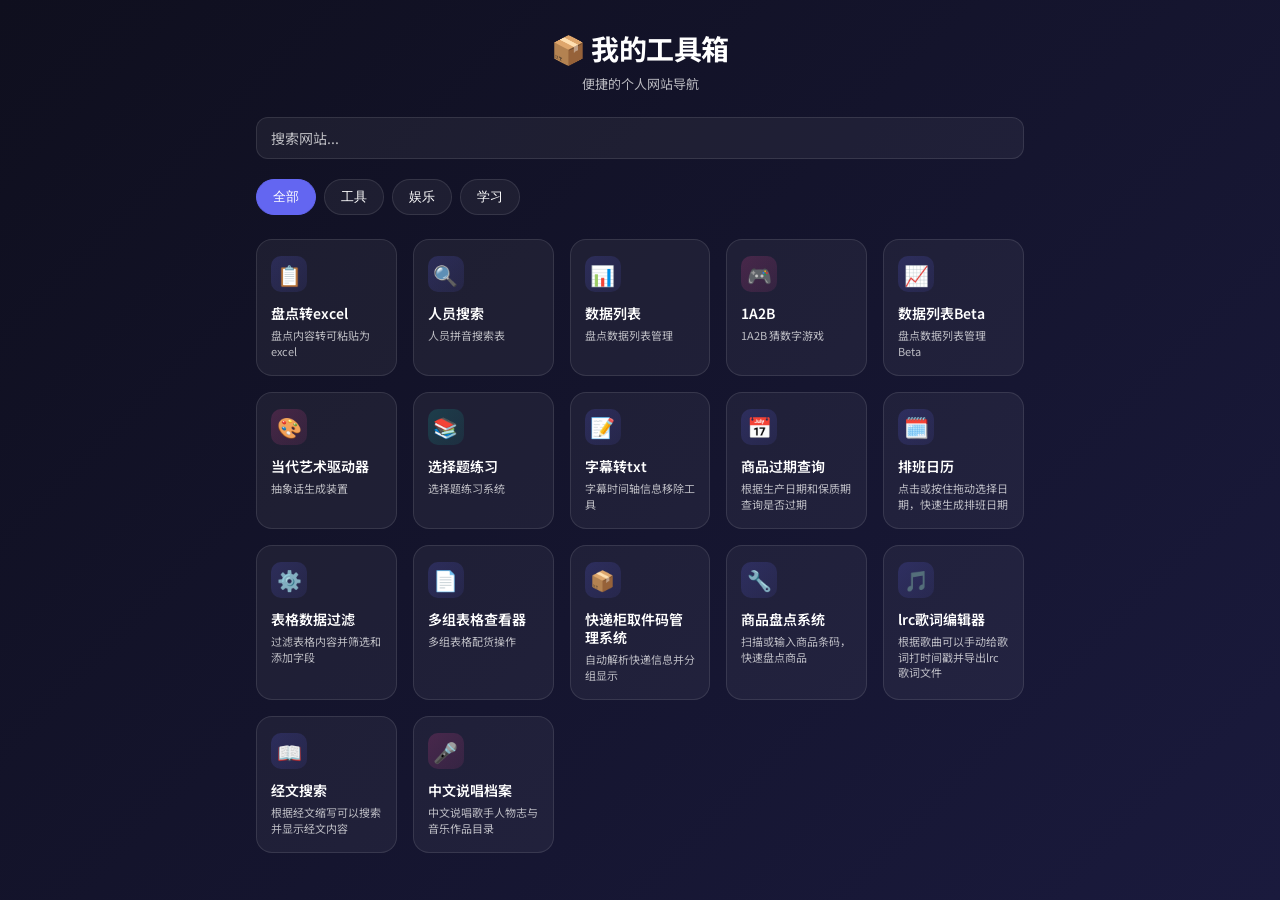
==== index.html @ c121f179 "feat: 添加排班日历并替换md查看器为中文说唱档案 新增排班日历工具，同时将原md文件查看器替换为中文说唱档案，调整分类至娱乐类别" ====
<!DOCTYPE html>
<html lang="zh-CN">
<head>
    <meta charset="UTF-8">
    <meta name="viewport" content="width=device-width, initial-scale=1.0">
    <title>我的工具箱</title>
    <link rel="icon" href="/favicon.ico" type="image/x-icon">
    <link rel="preconnect" href="https://fonts.googleapis.com">
    <link rel="preconnect" href="https://fonts.gstatic.com" crossorigin>
    <link href="https://fonts.googleapis.com/css2?family=Noto+Sans+SC:wght@400;500;700&display=swap" rel="stylesheet">
    <style>
        * {
            margin: 0;
            padding: 0;
            box-sizing: border-box;
        }

        :root {
            --bg-gradient-start: #0f0f1e;
            --bg-gradient-end: #1a1a3d;
            --card-bg: rgba(255, 255, 255, 0.05);
            --card-border: rgba(255, 255, 255, 0.1);
            --text-primary: #ffffff;
            --text-secondary: rgba(255, 255, 255, 0.7);
            --accent-tools: #6366f1;
            --accent-entertainment: #ec4899;
            --accent-learning: #14b8a6;
        }

        body {
            font-family: 'Noto Sans SC', sans-serif;
            background: linear-gradient(135deg, var(--bg-gradient-start) 0%, var(--bg-gradient-end) 100%);
            min-height: 100vh;
            color: var(--text-primary);
            padding: 16px;
        }

        .container {
            max-width: 768px;
            margin: 0 auto;
        }

        header {
            text-align: center;
            margin-bottom: 24px;
            padding-top: 12px;
        }

        h1 {
            font-size: 28px;
            font-weight: 700;
            margin-bottom: 6px;
            letter-spacing: -0.5px;
        }

        .subtitle {
            font-size: 13px;
            color: var(--text-secondary);
        }

        .search-container {
            margin-bottom: 20px;
        }

        .search-input {
            width: 100%;
            padding: 10px 14px;
            border: 1px solid var(--card-border);
            background: var(--card-bg);
            color: var(--text-primary);
            border-radius: 12px;
            font-size: 14px;
            font-family: inherit;
            outline: none;
            transition: all 0.3s ease;
        }

        .search-input:focus {
            border-color: var(--accent-tools);
            background: rgba(255, 255, 255, 0.08);
        }

        .search-input::placeholder {
            color: var(--text-secondary);
        }

        .filter-buttons {
            display: flex;
            gap: 8px;
            margin-bottom: 20px;
            overflow-x: auto;
            padding-bottom: 4px;
            -webkit-overflow-scrolling: touch;
        }

        .filter-buttons::-webkit-scrollbar {
            display: none;
        }

        .filter-btn {
            padding: 8px 16px;
            border: 1px solid var(--card-border);
            background: var(--card-bg);
            color: var(--text-primary);
            border-radius: 20px;
            font-size: 13px;
            font-weight: 500;
            cursor: pointer;
            white-space: nowrap;
            transition: all 0.3s ease;
        }

        .filter-btn:hover {
            transform: translateY(-2px);
        }

        .filter-btn.active {
            background: var(--accent-tools);
            border-color: var(--accent-tools);
        }

        .grid {
            display: grid;
            grid-template-columns: repeat(2, 1fr);
            gap: 12px;
        }

        @media (min-width: 600px) {
            .grid {
                grid-template-columns: repeat(3, 1fr);
                gap: 14px;
            }
        }

        @media (min-width: 768px) {
            .grid {
                grid-template-columns: repeat(4, 1fr);
                gap: 16px;
            }
        }

        @media (min-width: 1024px) {
            .grid {
                grid-template-columns: repeat(5, 1fr);
            }
        }

        .card {
            background: var(--card-bg);
            border: 1px solid var(--card-border);
            border-radius: 16px;
            padding: 16px 14px;
            cursor: pointer;
            transition: all 0.3s cubic-bezier(0.4, 0, 0.2, 1);
            position: relative;
            overflow: hidden;
            display: flex;
            flex-direction: column;
            height: 100%;
        }

        .card-content {
            flex: 1;
            display: flex;
            flex-direction: column;
        }

        .card-desc {
            font-size: 11px;
            color: var(--text-secondary);
            line-height: 1.4;
            flex: 1;
            display: -webkit-box;
            -webkit-line-clamp: 3;
            -webkit-box-orient: vertical;
            overflow: hidden;
        }

        .card::before {
            content: '';
            position: absolute;
            top: 0;
            left: 0;
            right: 0;
            height: 3px;
            background: var(--accent-tools);
            transform: scaleX(0);
            transition: transform 0.3s ease;
        }

        .card.category-tools::before {
            background: var(--accent-tools);
        }

        .card.category-entertainment::before {
            background: var(--accent-entertainment);
        }

        .card.category-learning::before {
            background: var(--accent-learning);
        }

        .card:hover {
            transform: translateY(-4px) scale(1.02);
            border-color: rgba(255, 255, 255, 0.2);
            background: rgba(255, 255, 255, 0.08);
        }

        .card:hover::before {
            transform: scaleX(1);
        }

        .card-icon {
            width: 36px;
            height: 36px;
            border-radius: 10px;
            display: flex;
            align-items: center;
            justify-content: center;
            font-size: 20px;
            margin-bottom: 12px;
        }

        .category-tools .card-icon {
            background: linear-gradient(135deg, rgba(99, 102, 241, 0.2), rgba(99, 102, 241, 0.1));
        }

        .category-entertainment .card-icon {
            background: linear-gradient(135deg, rgba(236, 72, 153, 0.2), rgba(236, 72, 153, 0.1));
        }

        .category-learning .card-icon {
            background: linear-gradient(135deg, rgba(20, 184, 166, 0.2), rgba(20, 184, 166, 0.1));
        }

        .card-name {
            font-size: 14px;
            font-weight: 600;
            margin-bottom: 6px;
            line-height: 1.3;
        }

        .card-desc {
            font-size: 11px;
            color: var(--text-secondary);
            line-height: 1.4;
        }

        a {
            text-decoration: none;
            color: inherit;
            display: block;
        }

        @media (max-width: 480px) {
            body {
                padding: 12px;
            }

            h1 {
                font-size: 24px;
            }

            .grid {
                gap: 10px;
            }

            .card {
                padding: 14px 12px;
            }

            .card-icon {
                width: 32px;
                height: 32px;
                font-size: 18px;
                margin-bottom: 10px;
            }

            .card-name {
                font-size: 13px;
            }

            .card-desc {
                font-size: 10px;
            }
        }
    </style>
</head>
<body>
    <div class="container">
        <header>
            <h1>📦 我的工具箱</h1>
            <p class="subtitle">便捷的个人网站导航</p>
        </header>

        <div class="search-container">
            <input type="text" class="search-input" placeholder="搜索网站..." id="searchInput">
        </div>

        <div class="filter-buttons">
            <button class="filter-btn active" data-category="all">全部</button>
            <button class="filter-btn" data-category="tools">工具</button>
            <button class="filter-btn" data-category="entertainment">娱乐</button>
            <button class="filter-btn" data-category="learning">学习</button>
        </div>

        <div class="grid" id="grid"></div>
    </div>

    <script>
        const websites = [
            {name:"盘点转excel", desc:"盘点内容转可粘贴为excel", url:"https://yzwsoul23.github.io/Inventory-to-Excel/", category:"tools", icon:"📋"},
            {name:"人员搜索", desc:"人员拼音搜索表", url:"https://yzwsoul23.github.io/zimu-search/", category:"tools", icon:"🔍"},
            {name:"数据列表", desc:"盘点数据列表管理", url:"https://yzwsoul23.github.io/Quick-inventory-check/", category:"tools", icon:"📊"},
            {name:"1A2B", desc:"1A2B 猜数字游戏", url:"https://yzwsoul23.github.io/1A2B/", category:"entertainment", icon:"🎮"},
            {name:"数据列表Beta", desc:"盘点数据列表管理Beta", url:"https://yzwsoul23.github.io/Quick-inventory-checkBata/", category:"tools", icon:"📈"},
            {name:"当代艺术驱动器", desc:"抽象话生成装置", url:"https://yzwsoul23.github.io/Contemporary-art-driver/", category:"entertainment", icon:"🎨"},
            {name:"选择题练习", desc:"选择题练习系统", url:"https://yzwsoul23.github.io/viewport/", category:"learning", icon:"📚"},
            {name:"字幕转txt", desc:"字幕时间轴信息移除工具", url:"https://yzwsoul23.github.io/SrtToTXT/", category:"tools", icon:"📝"},
            {name:"商品过期查询", desc:"根据生产日期和保质期查询是否过期", url:"https://yzwsoul23.github.io/expiryCheck/", category:"tools", icon:"📅"},
            {name:"排班日历", desc:"点击或按住拖动选择日期，快速生成排班日期", url:"https://yzwsoul23.github.io/Calendar/", category:"tools", icon:"🗓️"},
            {name:"表格数据过滤", desc:"过滤表格内容并筛选和添加字段", url:"https://yzwsoul23.github.io/codeItemPro/", category:"tools", icon:"⚙️"},
            {name:"多组表格查看器", desc:"多组表格配货操作", url:"https://yzwsoul23.github.io/showTable/", category:"tools", icon:"📄"},
            {name:"快递柜取件码管理系统", desc:"自动解析快递信息并分组显示", url:"https://yzwsoul23.github.io/pickupCode/", category:"tools", icon:"📦"},
            {name:"商品盘点系统", desc:"扫描或输入商品条码，快速盘点商品", url:"https://yzwsoul23.github.io/ScanCode/", category:"tools", icon:"🔧"},
            {name:"lrc歌词编辑器", desc:"根据歌曲可以手动给歌词打时间戳并导出lrc歌词文件", url:"https://yzwsoul23.github.io/lrcEditor/", category:"tools", icon:"🎵"},
            {name:"经文搜索", desc:"根据经文缩写可以搜索并显示经文内容", url:"https://yzwsoul23.github.io/bibleSearch/", category:"tools", icon:"📖"},
            {name:"中文说唱档案", desc:"中文说唱歌手人物志与音乐作品目录", url:"https://yzwsoul23.github.io/showMD/", category:"entertainment", icon:"🎤"},
        ];

        function renderWebsites(filter = 'all', searchTerm = '') {
            const grid = document.getElementById('grid');
            let filtered = filter === 'all' ? websites : websites.filter(w => w.category === filter);
            
            if (searchTerm) {
                const term = searchTerm.toLowerCase();
                filtered = filtered.filter(w => 
                    w.name.toLowerCase().includes(term) || 
                    w.desc.toLowerCase().includes(term)
                );
            }
            
            grid.innerHTML = filtered.map(site => `
                <a href="${site.url}" target="_blank" rel="noopener noreferrer">
                    <div class="card category-${site.category}">
                        <div class="card-content">
                            <div class="card-icon">${site.icon}</div>
                            <div class="card-name">${site.name}</div>
                            <div class="card-desc">${site.desc}</div>
                        </div>
                    </div>
                </a>
            `).join('');
        }

        document.querySelectorAll('.filter-btn').forEach(btn => {
            btn.addEventListener('click', () => {
                document.querySelectorAll('.filter-btn').forEach(b => b.classList.remove('active'));
                btn.classList.add('active');
                const searchTerm = document.getElementById('searchInput').value;
                renderWebsites(btn.dataset.category, searchTerm);
            });
        });

        document.getElementById('searchInput').addEventListener('input', function() {
            const activeFilter = document.querySelector('.filter-btn.active').dataset.category;
            renderWebsites(activeFilter, this.value);
        });

        renderWebsites();
    </script>
</body>
</html>
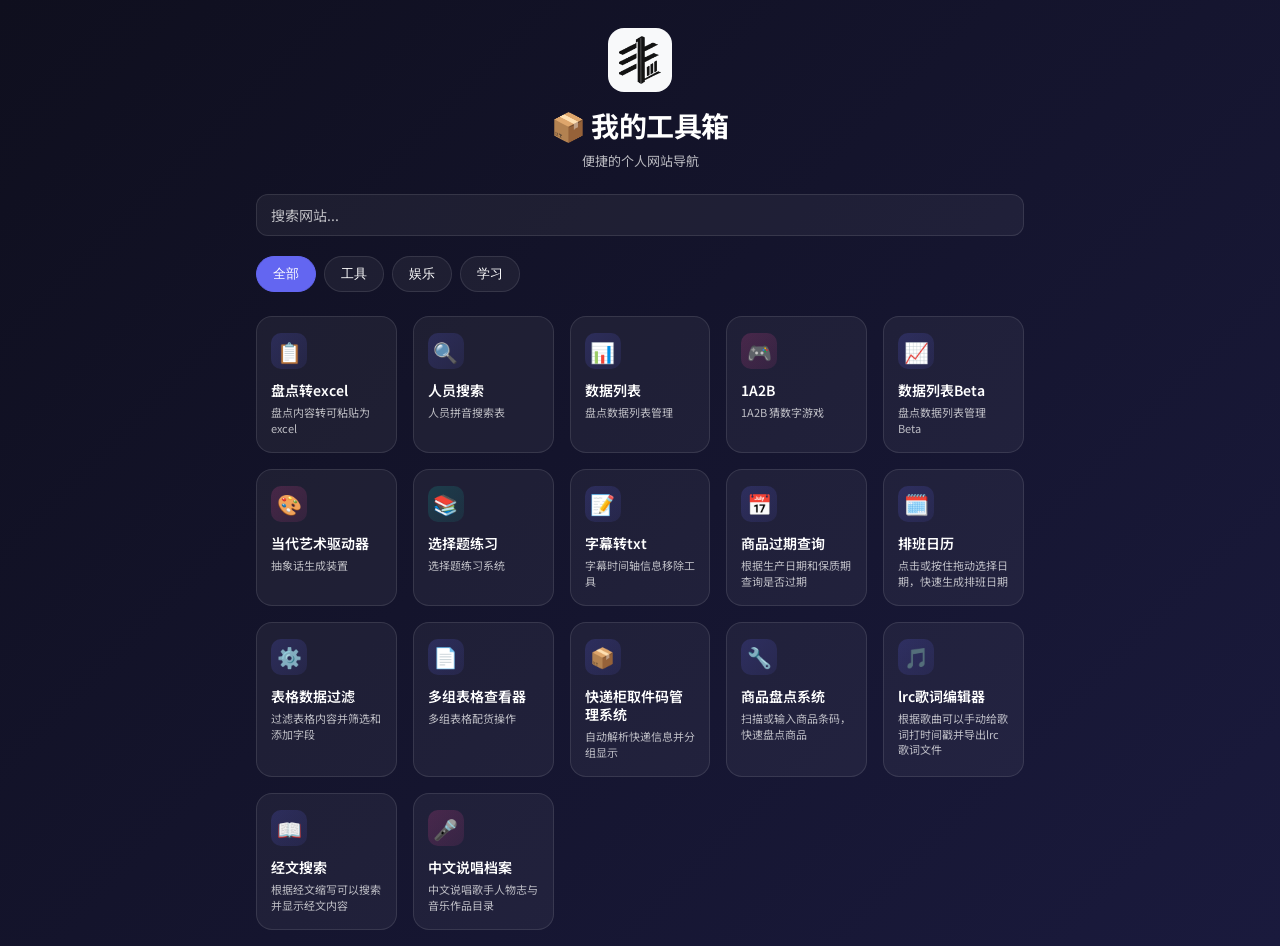
==== commit bc8e0051: "feat: 添加网站 Logo 和 Favicon - 页面 header 添加 mylogo.png 作为 Logo，深色模式下加白色背景提升可见性 - 生成 favicon.png（白底）用于浏览" ====
--- a/index.html
+++ b/index.html
@@ -4,7 +4,8 @@
     <meta charset="UTF-8">
     <meta name="viewport" content="width=device-width, initial-scale=1.0">
     <title>我的工具箱</title>
-    <link rel="icon" href="/favicon.ico" type="image/x-icon">
+    <link rel="icon" type="image/png" href="favicon.png">
+    <link rel="apple-touch-icon" href="favicon.png">
     <link rel="preconnect" href="https://fonts.googleapis.com">
     <link rel="preconnect" href="https://fonts.gstatic.com" crossorigin>
     <link href="https://fonts.googleapis.com/css2?family=Noto+Sans+SC:wght@400;500;700&display=swap" rel="stylesheet">
@@ -44,6 +45,23 @@
             text-align: center;
             margin-bottom: 24px;
             padding-top: 12px;
+        }
+
+        .site-logo {
+            width: 64px;
+            height: 64px;
+            border-radius: 16px;
+            object-fit: contain;
+            margin-bottom: 8px;
+            background: #f8f9fa;
+            padding: 8px;
+        }
+
+        @media (prefers-color-scheme: dark) {
+            .site-logo {
+                background: #ffffff;
+                box-shadow: 0 0 12px rgba(255, 255, 255, 0.15);
+            }
         }
 
         h1 {
@@ -289,6 +307,7 @@
 <body>
     <div class="container">
         <header>
+            <img src="mylogo.png" alt="Logo" class="site-logo">
             <h1>📦 我的工具箱</h1>
             <p class="subtitle">便捷的个人网站导航</p>
         </header>
@@ -309,23 +328,23 @@
 
     <script>
         const websites = [
-            {name:"盘点转excel", desc:"盘点内容转可粘贴为excel", url:"https://yzwsoul23.github.io/Inventory-to-Excel/", category:"tools", icon:"📋"},
-            {name:"人员搜索", desc:"人员拼音搜索表", url:"https://yzwsoul23.github.io/zimu-search/", category:"tools", icon:"🔍"},
-            {name:"数据列表", desc:"盘点数据列表管理", url:"https://yzwsoul23.github.io/Quick-inventory-check/", category:"tools", icon:"📊"},
-            {name:"1A2B", desc:"1A2B 猜数字游戏", url:"https://yzwsoul23.github.io/1A2B/", category:"entertainment", icon:"🎮"},
-            {name:"数据列表Beta", desc:"盘点数据列表管理Beta", url:"https://yzwsoul23.github.io/Quick-inventory-checkBata/", category:"tools", icon:"📈"},
-            {name:"当代艺术驱动器", desc:"抽象话生成装置", url:"https://yzwsoul23.github.io/Contemporary-art-driver/", category:"entertainment", icon:"🎨"},
-            {name:"选择题练习", desc:"选择题练习系统", url:"https://yzwsoul23.github.io/viewport/", category:"learning", icon:"📚"},
-            {name:"字幕转txt", desc:"字幕时间轴信息移除工具", url:"https://yzwsoul23.github.io/SrtToTXT/", category:"tools", icon:"📝"},
-            {name:"商品过期查询", desc:"根据生产日期和保质期查询是否过期", url:"https://yzwsoul23.github.io/expiryCheck/", category:"tools", icon:"📅"},
-            {name:"排班日历", desc:"点击或按住拖动选择日期，快速生成排班日期", url:"https://yzwsoul23.github.io/Calendar/", category:"tools", icon:"🗓️"},
-            {name:"表格数据过滤", desc:"过滤表格内容并筛选和添加字段", url:"https://yzwsoul23.github.io/codeItemPro/", category:"tools", icon:"⚙️"},
-            {name:"多组表格查看器", desc:"多组表格配货操作", url:"https://yzwsoul23.github.io/showTable/", category:"tools", icon:"📄"},
-            {name:"快递柜取件码管理系统", desc:"自动解析快递信息并分组显示", url:"https://yzwsoul23.github.io/pickupCode/", category:"tools", icon:"📦"},
-            {name:"商品盘点系统", desc:"扫描或输入商品条码，快速盘点商品", url:"https://yzwsoul23.github.io/ScanCode/", category:"tools", icon:"🔧"},
-            {name:"lrc歌词编辑器", desc:"根据歌曲可以手动给歌词打时间戳并导出lrc歌词文件", url:"https://yzwsoul23.github.io/lrcEditor/", category:"tools", icon:"🎵"},
-            {name:"经文搜索", desc:"根据经文缩写可以搜索并显示经文内容", url:"https://yzwsoul23.github.io/bibleSearch/", category:"tools", icon:"📖"},
-            {name:"中文说唱档案", desc:"中文说唱歌手人物志与音乐作品目录", url:"https://yzwsoul23.github.io/showMD/", category:"entertainment", icon:"🎤"},
+            {name:"盘点转excel", desc:"盘点内容转可粘贴为excel", url:"Inventory-to-Excel/", category:"tools", icon:"📋"},
+            {name:"人员搜索", desc:"人员拼音搜索表", url:"zimu-search/", category:"tools", icon:"🔍"},
+            {name:"数据列表", desc:"盘点数据列表管理", url:"Quick-inventory-check/", category:"tools", icon:"📊"},
+            {name:"1A2B", desc:"1A2B 猜数字游戏", url:"1A2B/", category:"entertainment", icon:"🎮"},
+            {name:"数据列表Beta", desc:"盘点数据列表管理Beta", url:"Quick-inventory-checkBata/", category:"tools", icon:"📈"},
+            {name:"当代艺术驱动器", desc:"抽象话生成装置", url:"Contemporary-art-driver/", category:"entertainment", icon:"🎨"},
+            {name:"选择题练习", desc:"选择题练习系统", url:"viewport/", category:"learning", icon:"📚"},
+            {name:"字幕转txt", desc:"字幕时间轴信息移除工具", url:"SrtToTXT/", category:"tools", icon:"📝"},
+            {name:"商品过期查询", desc:"根据生产日期和保质期查询是否过期", url:"expiryCheck/", category:"tools", icon:"📅"},
+            {name:"排班日历", desc:"点击或按住拖动选择日期，快速生成排班日期", url:"Calendar/", category:"tools", icon:"🗓️"},
+            {name:"表格数据过滤", desc:"过滤表格内容并筛选和添加字段", url:"codeItemPro/", category:"tools", icon:"⚙️"},
+            {name:"多组表格查看器", desc:"多组表格配货操作", url:"showTable/", category:"tools", icon:"📄"},
+            {name:"快递柜取件码管理系统", desc:"自动解析快递信息并分组显示", url:"pickupCode/", category:"tools", icon:"📦"},
+            {name:"商品盘点系统", desc:"扫描或输入商品条码，快速盘点商品", url:"ScanCode/", category:"tools", icon:"🔧"},
+            {name:"lrc歌词编辑器", desc:"根据歌曲可以手动给歌词打时间戳并导出lrc歌词文件", url:"lrcEditor/", category:"tools", icon:"🎵"},
+            {name:"经文搜索", desc:"根据经文缩写可以搜索并显示经文内容", url:"bibleSearch/", category:"tools", icon:"📖"},
+            {name:"中文说唱档案", desc:"中文说唱歌手人物志与音乐作品目录", url:"https://rapper.958263.xyz/", category:"entertainment", icon:"🎤"},
         ];
 
         function renderWebsites(filter = 'all', searchTerm = '') {
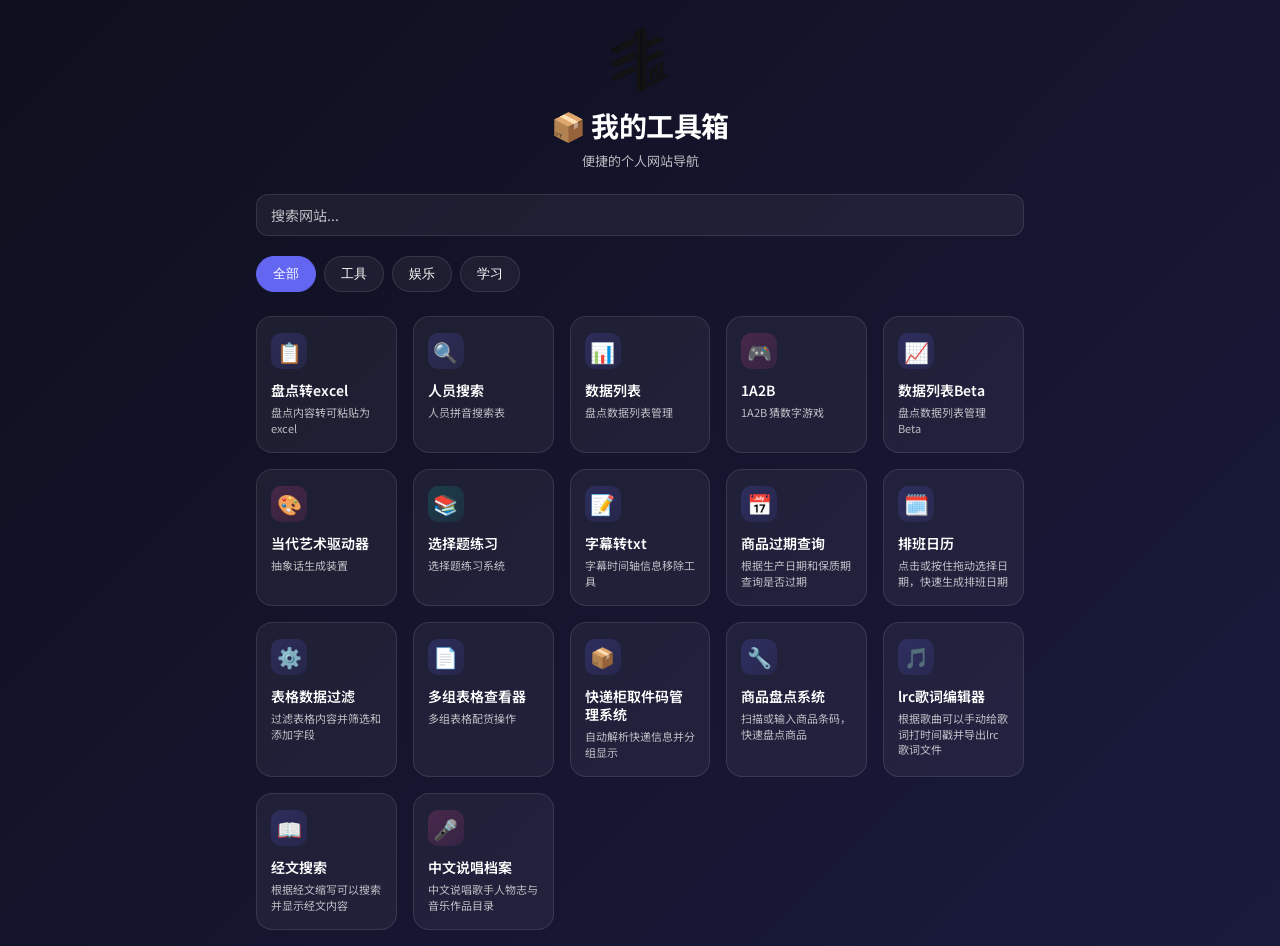
==== commit 237cd907: "revert: 移除 Logo 白底背景 页面 Logo 和 Favicon 恢复透明背景显示" ====
--- a/index.html
+++ b/index.html
@@ -53,15 +53,6 @@
             border-radius: 16px;
             object-fit: contain;
             margin-bottom: 8px;
-            background: #f8f9fa;
-            padding: 8px;
-        }
-
-        @media (prefers-color-scheme: dark) {
-            .site-logo {
-                background: #ffffff;
-                box-shadow: 0 0 12px rgba(255, 255, 255, 0.15);
-            }
         }
 
         h1 {
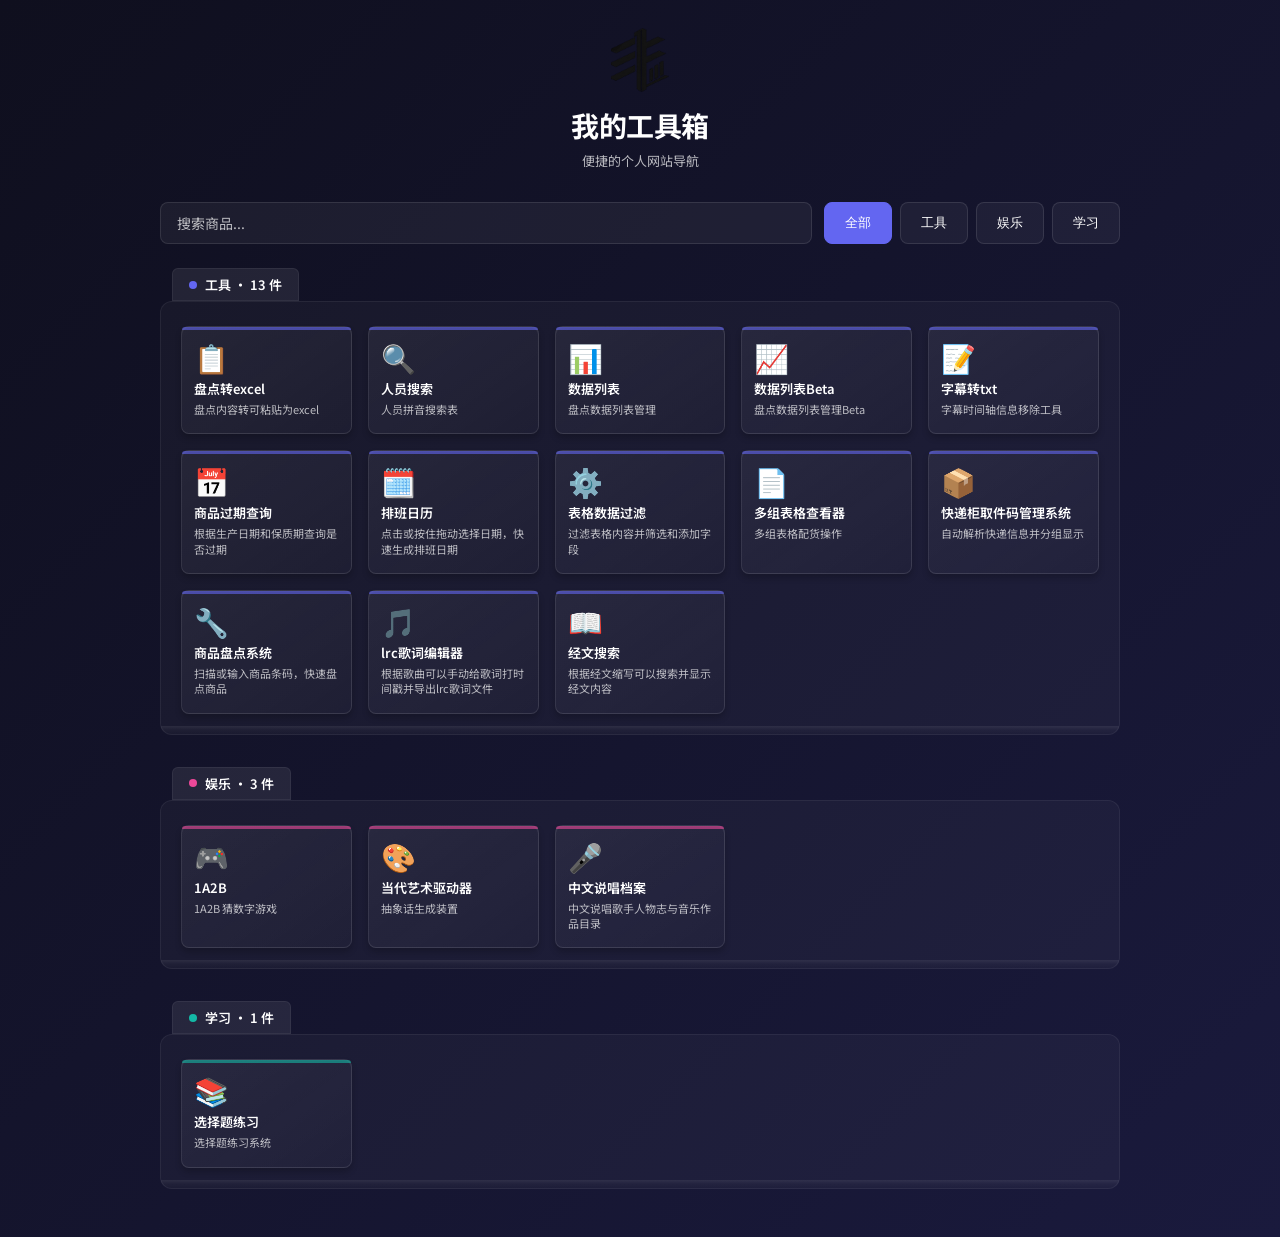
==== commit e5f2dd89: "feat: 货架风格重新设计导航页 - 按分类分区展示（工具/娱乐/学习），类似货架陈列 - 商品卡片带顶部标签条，悬浮时抬起效果 - 货架带标签牌和层板底部渐变 - 响应式布局适配移动端 - 搜索/" ====
--- a/index.html
+++ b/index.html
@@ -23,6 +23,10 @@
             --card-border: rgba(255, 255, 255, 0.1);
             --text-primary: #ffffff;
             --text-secondary: rgba(255, 255, 255, 0.7);
+            --shelf-bg: rgba(255, 255, 255, 0.03);
+            --shelf-border: rgba(255, 255, 255, 0.06);
+            --shelf-surface: rgba(255, 255, 255, 0.02);
+            --shelf-label-bg: rgba(255, 255, 255, 0.08);
             --accent-tools: #6366f1;
             --accent-entertainment: #ec4899;
             --accent-learning: #14b8a6;
@@ -37,13 +41,13 @@
         }
 
         .container {
-            max-width: 768px;
+            max-width: 960px;
             margin: 0 auto;
         }
 
         header {
             text-align: center;
-            margin-bottom: 24px;
+            margin-bottom: 32px;
             padding-top: 12px;
         }
 
@@ -67,17 +71,25 @@
             color: var(--text-secondary);
         }
 
+        .toolbar {
+            display: flex;
+            gap: 12px;
+            margin-bottom: 24px;
+            flex-wrap: wrap;
+        }
+
         .search-container {
-            margin-bottom: 20px;
+            flex: 1;
+            min-width: 200px;
         }
 
         .search-input {
             width: 100%;
-            padding: 10px 14px;
+            padding: 10px 16px;
             border: 1px solid var(--card-border);
             background: var(--card-bg);
             color: var(--text-primary);
-            border-radius: 12px;
+            border-radius: 8px;
             font-size: 14px;
             font-family: inherit;
             outline: none;
@@ -96,9 +108,7 @@
         .filter-buttons {
             display: flex;
             gap: 8px;
-            margin-bottom: 20px;
             overflow-x: auto;
-            padding-bottom: 4px;
             -webkit-overflow-scrolling: touch;
         }
 
@@ -107,11 +117,11 @@
         }
 
         .filter-btn {
-            padding: 8px 16px;
+            padding: 10px 20px;
             border: 1px solid var(--card-border);
             background: var(--card-bg);
             color: var(--text-primary);
-            border-radius: 20px;
+            border-radius: 8px;
             font-size: 13px;
             font-weight: 500;
             cursor: pointer;
@@ -120,7 +130,7 @@
         }
 
         .filter-btn:hover {
-            transform: translateY(-2px);
+            background: rgba(255, 255, 255, 0.1);
         }
 
         .filter-btn.active {
@@ -128,131 +138,148 @@
             border-color: var(--accent-tools);
         }
 
-        .grid {
+        /* 货架样式 */
+        .shelf-section {
+            margin-bottom: 32px;
+        }
+
+        .shelf-label {
+            display: inline-flex;
+            align-items: center;
+            gap: 8px;
+            padding: 6px 16px;
+            background: var(--shelf-label-bg);
+            border: 1px solid var(--shelf-border);
+            border-radius: 6px 6px 0 0;
+            font-size: 13px;
+            font-weight: 600;
+            margin-left: 12px;
+            position: relative;
+            z-index: 2;
+        }
+
+        .shelf-label .dot {
+            width: 8px;
+            height: 8px;
+            border-radius: 50%;
+        }
+
+        .shelf-label .dot.tools { background: var(--accent-tools); }
+        .shelf-label .dot.entertainment { background: var(--accent-entertainment); }
+        .shelf-label .dot.learning { background: var(--accent-learning); }
+
+        .shelf {
+            background: var(--shelf-bg);
+            border: 1px solid var(--shelf-border);
+            border-radius: 12px;
+            padding: 24px 20px 20px;
+            position: relative;
+        }
+
+        /* 货架层板效果 */
+        .shelf::before {
+            content: '';
+            position: absolute;
+            left: 0;
+            right: 0;
+            bottom: 0;
+            height: 8px;
+            background: linear-gradient(to bottom,
+                rgba(255,255,255,0.08) 0%,
+                rgba(255,255,255,0.02) 50%,
+                transparent 100%);
+            border-radius: 0 0 12px 12px;
+        }
+
+        .shelf-grid {
             display: grid;
-            grid-template-columns: repeat(2, 1fr);
-            gap: 12px;
-        }
-
-        @media (min-width: 600px) {
-            .grid {
-                grid-template-columns: repeat(3, 1fr);
-                gap: 14px;
-            }
-        }
-
-        @media (min-width: 768px) {
-            .grid {
-                grid-template-columns: repeat(4, 1fr);
-                gap: 16px;
-            }
-        }
-
-        @media (min-width: 1024px) {
-            .grid {
-                grid-template-columns: repeat(5, 1fr);
-            }
-        }
-
-        .card {
-            background: var(--card-bg);
+            grid-template-columns: repeat(auto-fill, minmax(140px, 1fr));
+            gap: 16px;
+            position: relative;
+            z-index: 1;
+        }
+
+        /* 商品卡片 - 货架上的盒子 */
+        .product {
+            background: linear-gradient(145deg,
+                rgba(255,255,255,0.06) 0%,
+                rgba(255,255,255,0.02) 100%);
             border: 1px solid var(--card-border);
-            border-radius: 16px;
-            padding: 16px 14px;
+            border-radius: 8px;
+            padding: 16px 12px;
             cursor: pointer;
-            transition: all 0.3s cubic-bezier(0.4, 0, 0.2, 1);
+            transition: all 0.25s ease;
             position: relative;
-            overflow: hidden;
             display: flex;
             flex-direction: column;
             height: 100%;
-        }
-
-        .card-content {
-            flex: 1;
-            display: flex;
-            flex-direction: column;
-        }
-
-        .card-desc {
-            font-size: 11px;
-            color: var(--text-secondary);
-            line-height: 1.4;
-            flex: 1;
-            display: -webkit-box;
-            -webkit-line-clamp: 3;
-            -webkit-box-orient: vertical;
-            overflow: hidden;
-        }
-
-        .card::before {
+            box-shadow:
+                0 4px 6px rgba(0,0,0,0.2),
+                inset 0 1px 0 rgba(255,255,255,0.05);
+        }
+
+        /* 商品顶部标签条 */
+        .product::before {
             content: '';
             position: absolute;
             top: 0;
             left: 0;
             right: 0;
             height: 3px;
-            background: var(--accent-tools);
-            transform: scaleX(0);
-            transition: transform 0.3s ease;
-        }
-
-        .card.category-tools::before {
-            background: var(--accent-tools);
-        }
-
-        .card.category-entertainment::before {
-            background: var(--accent-entertainment);
-        }
-
-        .card.category-learning::before {
-            background: var(--accent-learning);
-        }
-
-        .card:hover {
-            transform: translateY(-4px) scale(1.02);
-            border-color: rgba(255, 255, 255, 0.2);
-            background: rgba(255, 255, 255, 0.08);
-        }
-
-        .card:hover::before {
-            transform: scaleX(1);
-        }
-
-        .card-icon {
-            width: 36px;
-            height: 36px;
-            border-radius: 10px;
-            display: flex;
-            align-items: center;
-            justify-content: center;
-            font-size: 20px;
-            margin-bottom: 12px;
-        }
-
-        .category-tools .card-icon {
-            background: linear-gradient(135deg, rgba(99, 102, 241, 0.2), rgba(99, 102, 241, 0.1));
-        }
-
-        .category-entertainment .card-icon {
-            background: linear-gradient(135deg, rgba(236, 72, 153, 0.2), rgba(236, 72, 153, 0.1));
-        }
-
-        .category-learning .card-icon {
-            background: linear-gradient(135deg, rgba(20, 184, 166, 0.2), rgba(20, 184, 166, 0.1));
-        }
-
-        .card-name {
-            font-size: 14px;
+            border-radius: 8px 8px 0 0;
+            opacity: 0.6;
+        }
+
+        .product.cat-tools::before { background: var(--accent-tools); }
+        .product.cat-entertainment::before { background: var(--accent-entertainment); }
+        .product.cat-learning::before { background: var(--accent-learning); }
+
+        .product:hover {
+            transform: translateY(-4px);
+            background: linear-gradient(145deg,
+                rgba(255,255,255,0.1) 0%,
+                rgba(255,255,255,0.04) 100%);
+            box-shadow:
+                0 8px 16px rgba(0,0,0,0.3),
+                inset 0 1px 0 rgba(255,255,255,0.1);
+        }
+
+        .product-icon {
+            font-size: 28px;
+            margin-bottom: 10px;
+            line-height: 1;
+        }
+
+        .product-name {
+            font-size: 13px;
             font-weight: 600;
-            margin-bottom: 6px;
+            margin-bottom: 4px;
             line-height: 1.3;
         }
 
-        .card-desc {
+        .product-desc {
             font-size: 11px;
             color: var(--text-secondary);
             line-height: 1.4;
+            flex: 1;
+            display: -webkit-box;
+            -webkit-line-clamp: 2;
+            -webkit-box-orient: vertical;
+            overflow: hidden;
+        }
+
+        /* 空货架提示 */
+        .empty-shelf {
+            text-align: center;
+            padding: 48px 20px;
+            color: var(--text-secondary);
+            font-size: 14px;
+        }
+
+        .empty-shelf .icon {
+            font-size: 48px;
+            margin-bottom: 12px;
+            opacity: 0.5;
         }
 
         a {
@@ -261,7 +288,7 @@
             display: block;
         }
 
-        @media (max-width: 480px) {
+        @media (max-width: 640px) {
             body {
                 padding: 12px;
             }
@@ -270,26 +297,45 @@
                 font-size: 24px;
             }
 
-            .grid {
+            .toolbar {
+                flex-direction: column;
+            }
+
+            .search-container {
+                min-width: 100%;
+            }
+
+            .filter-buttons {
+                width: 100%;
+            }
+
+            .filter-btn {
+                flex: 1;
+                text-align: center;
+            }
+
+            .shelf {
+                padding: 20px 12px 16px;
+            }
+
+            .shelf-grid {
+                grid-template-columns: repeat(2, 1fr);
                 gap: 10px;
             }
 
-            .card {
-                padding: 14px 12px;
-            }
-
-            .card-icon {
-                width: 32px;
-                height: 32px;
-                font-size: 18px;
-                margin-bottom: 10px;
-            }
-
-            .card-name {
-                font-size: 13px;
-            }
-
-            .card-desc {
+            .product {
+                padding: 12px 10px;
+            }
+
+            .product-icon {
+                font-size: 24px;
+            }
+
+            .product-name {
+                font-size: 12px;
+            }
+
+            .product-desc {
                 font-size: 10px;
             }
         }
@@ -299,22 +345,24 @@
     <div class="container">
         <header>
             <img src="mylogo.png" alt="Logo" class="site-logo">
-            <h1>📦 我的工具箱</h1>
+            <h1>我的工具箱</h1>
             <p class="subtitle">便捷的个人网站导航</p>
         </header>
 
-        <div class="search-container">
-            <input type="text" class="search-input" placeholder="搜索网站..." id="searchInput">
+        <div class="toolbar">
+            <div class="search-container">
+                <input type="text" class="search-input" placeholder="搜索商品..." id="searchInput">
+            </div>
+
+            <div class="filter-buttons">
+                <button class="filter-btn active" data-category="all">全部</button>
+                <button class="filter-btn" data-category="tools">工具</button>
+                <button class="filter-btn" data-category="entertainment">娱乐</button>
+                <button class="filter-btn" data-category="learning">学习</button>
+            </div>
         </div>
 
-        <div class="filter-buttons">
-            <button class="filter-btn active" data-category="all">全部</button>
-            <button class="filter-btn" data-category="tools">工具</button>
-            <button class="filter-btn" data-category="entertainment">娱乐</button>
-            <button class="filter-btn" data-category="learning">学习</button>
-        </div>
-
-        <div class="grid" id="grid"></div>
+        <div id="shelves"></div>
     </div>
 
     <script>
@@ -338,28 +386,65 @@
             {name:"中文说唱档案", desc:"中文说唱歌手人物志与音乐作品目录", url:"https://rapper.958263.xyz/", category:"entertainment", icon:"🎤"},
         ];
 
-        function renderWebsites(filter = 'all', searchTerm = '') {
-            const grid = document.getElementById('grid');
+        const categories = [
+            { key: 'tools', label: '工具', count: 0 },
+            { key: 'entertainment', label: '娱乐', count: 0 },
+            { key: 'learning', label: '学习', count: 0 }
+        ];
+
+        function renderShelves(filter = 'all', searchTerm = '') {
+            const container = document.getElementById('shelves');
             let filtered = filter === 'all' ? websites : websites.filter(w => w.category === filter);
-            
+
             if (searchTerm) {
                 const term = searchTerm.toLowerCase();
-                filtered = filtered.filter(w => 
-                    w.name.toLowerCase().includes(term) || 
+                filtered = filtered.filter(w =>
+                    w.name.toLowerCase().includes(term) ||
                     w.desc.toLowerCase().includes(term)
                 );
             }
-            
-            grid.innerHTML = filtered.map(site => `
-                <a href="${site.url}" target="_blank" rel="noopener noreferrer">
-                    <div class="card category-${site.category}">
-                        <div class="card-content">
-                            <div class="card-icon">${site.icon}</div>
-                            <div class="card-name">${site.name}</div>
-                            <div class="card-desc">${site.desc}</div>
+
+            if (filtered.length === 0) {
+                container.innerHTML = `
+                    <div class="shelf-section">
+                        <div class="shelf-label">
+                            <span class="dot tools"></span>搜索
+                        </div>
+                        <div class="shelf">
+                            <div class="empty-shelf">
+                                <div class="icon">📦</div>
+                                <p>货架上没找到相关商品</p>
+                            </div>
                         </div>
                     </div>
-                </a>
+                `;
+                return;
+            }
+
+            const shelfData = categories.map(cat => ({
+                ...cat,
+                items: filtered.filter(w => w.category === cat.key)
+            })).filter(shelf => shelf.items.length > 0);
+
+            container.innerHTML = shelfData.map(shelf => `
+                <div class="shelf-section">
+                    <div class="shelf-label">
+                        <span class="dot ${shelf.key}"></span>${shelf.label} · ${shelf.items.length} 件
+                    </div>
+                    <div class="shelf">
+                        <div class="shelf-grid">
+                            ${shelf.items.map(site => `
+                                <a href="${site.url}" target="_blank" rel="noopener noreferrer">
+                                    <div class="product cat-${site.category}">
+                                        <div class="product-icon">${site.icon}</div>
+                                        <div class="product-name">${site.name}</div>
+                                        <div class="product-desc">${site.desc}</div>
+                                    </div>
+                                </a>
+                            `).join('')}
+                        </div>
+                    </div>
+                </div>
             `).join('');
         }
 
@@ -368,16 +453,16 @@
                 document.querySelectorAll('.filter-btn').forEach(b => b.classList.remove('active'));
                 btn.classList.add('active');
                 const searchTerm = document.getElementById('searchInput').value;
-                renderWebsites(btn.dataset.category, searchTerm);
+                renderShelves(btn.dataset.category, searchTerm);
             });
         });
 
         document.getElementById('searchInput').addEventListener('input', function() {
             const activeFilter = document.querySelector('.filter-btn.active').dataset.category;
-            renderWebsites(activeFilter, this.value);
+            renderShelves(activeFilter, this.value);
         });
 
-        renderWebsites();
+        renderShelves();
     </script>
 </body>
-</html>+</html>
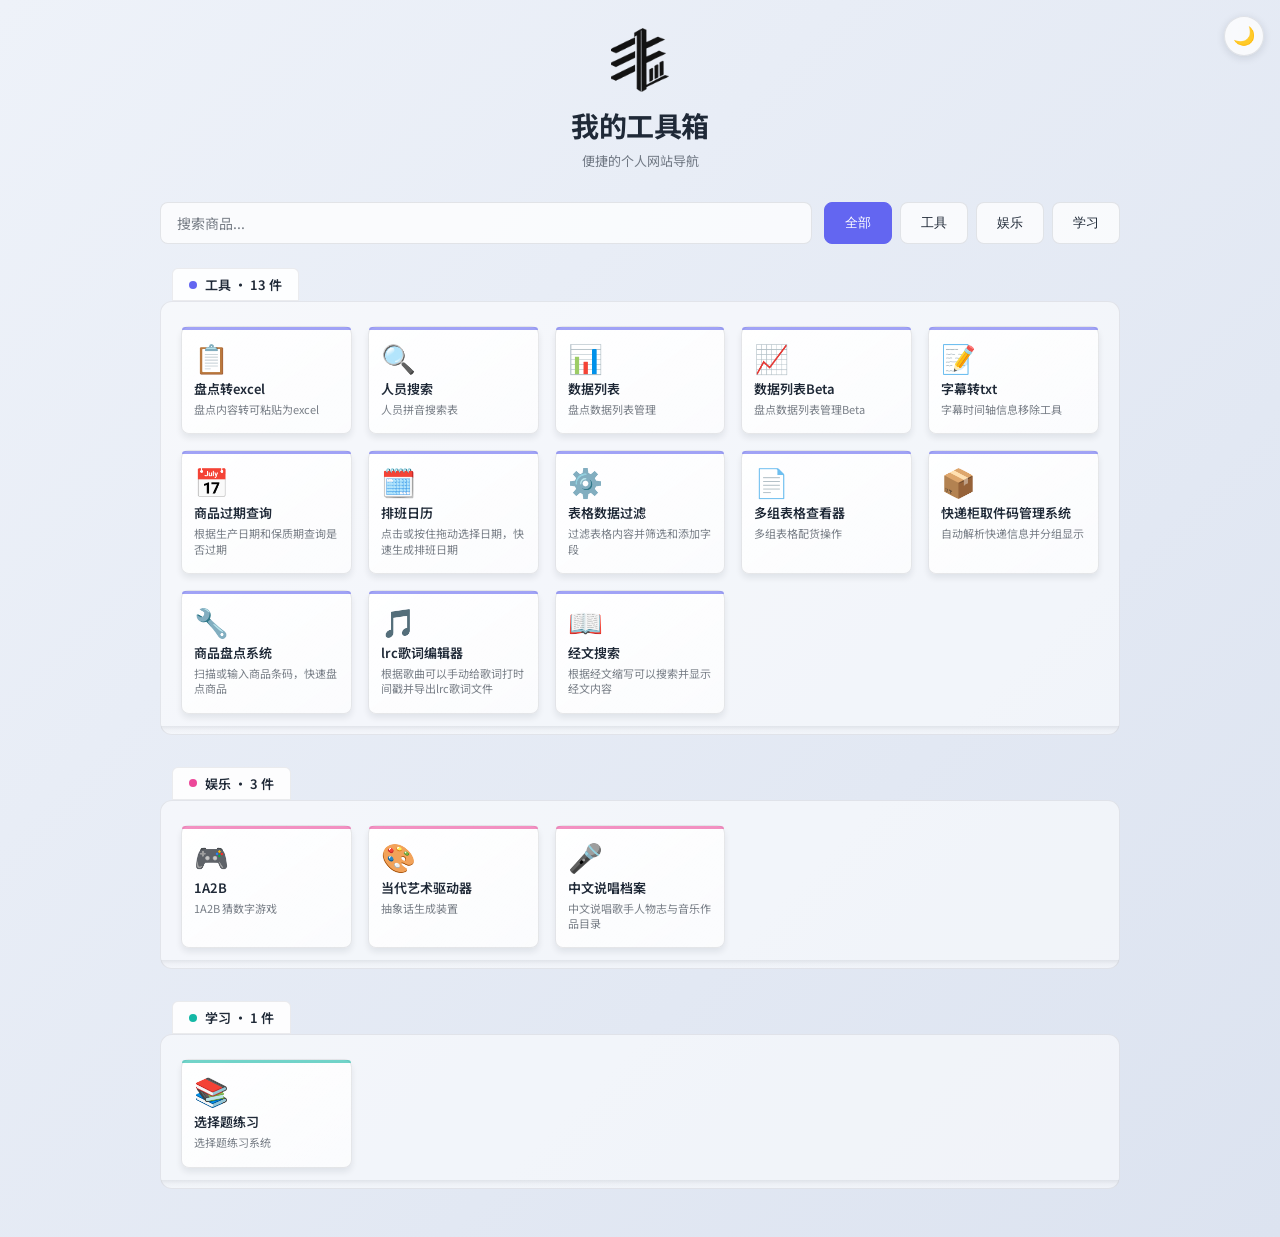
==== commit 78bcbaa5: "feat: 添加深色模式切换功能并优化主题切换体验 在页面渲染前添加应用已保存主题的脚本，避免刷新时出现主题闪烁；新增主题切换按钮，支持在深色/浅色模式间切换并将偏好保存到 localStorage；" ====
--- a/index.html
+++ b/index.html
@@ -9,6 +9,16 @@
     <link rel="preconnect" href="https://fonts.googleapis.com">
     <link rel="preconnect" href="https://fonts.gstatic.com" crossorigin>
     <link href="https://fonts.googleapis.com/css2?family=Noto+Sans+SC:wght@400;500;700&display=swap" rel="stylesheet">
+    <script>
+        // 页面渲染前应用已保存的主题，避免刷新时闪烁（默认浅色）
+        (function () {
+            try {
+                if (localStorage.getItem('theme') === 'dark') {
+                    document.documentElement.classList.add('dark');
+                }
+            } catch (e) {}
+        })();
+    </script>
     <style>
         * {
             margin: 0;
@@ -17,6 +27,42 @@
         }
 
         :root {
+            color-scheme: light;
+            --bg-gradient-start: #eef2f9;
+            --bg-gradient-end: #dce3f0;
+            --card-bg: rgba(255, 255, 255, 0.75);
+            --card-border: rgba(15, 23, 42, 0.1);
+            --text-primary: #1f2937;
+            --text-secondary: rgba(31, 41, 55, 0.6);
+            --shelf-bg: rgba(255, 255, 255, 0.55);
+            --shelf-border: rgba(15, 23, 42, 0.08);
+            --shelf-surface: rgba(255, 255, 255, 0.6);
+            --shelf-label-bg: rgba(255, 255, 255, 0.9);
+            --accent-tools: #6366f1;
+            --accent-entertainment: #ec4899;
+            --accent-learning: #14b8a6;
+            --text-on-accent: #ffffff;
+            --input-focus-bg: rgba(255, 255, 255, 0.95);
+            --btn-hover-bg: rgba(15, 23, 42, 0.06);
+            --toggle-shadow: 0 2px 8px rgba(15, 23, 42, 0.12);
+            --shelf-edge-gradient: linear-gradient(to bottom,
+                rgba(15, 23, 42, 0.08) 0%,
+                rgba(15, 23, 42, 0.02) 50%,
+                transparent 100%);
+            --product-gradient: linear-gradient(145deg,
+                rgba(255, 255, 255, 0.95) 0%,
+                rgba(255, 255, 255, 0.65) 100%);
+            --product-hover-gradient: linear-gradient(145deg,
+                #ffffff 0%,
+                rgba(255, 255, 255, 0.8) 100%);
+            --product-shadow: 0 4px 6px rgba(15, 23, 42, 0.08),
+                inset 0 1px 0 rgba(255, 255, 255, 0.8);
+            --product-hover-shadow: 0 8px 16px rgba(15, 23, 42, 0.12),
+                inset 0 1px 0 rgba(255, 255, 255, 0.9);
+        }
+
+        html.dark {
+            color-scheme: dark;
             --bg-gradient-start: #0f0f1e;
             --bg-gradient-end: #1a1a3d;
             --card-bg: rgba(255, 255, 255, 0.05);
@@ -27,9 +73,24 @@
             --shelf-border: rgba(255, 255, 255, 0.06);
             --shelf-surface: rgba(255, 255, 255, 0.02);
             --shelf-label-bg: rgba(255, 255, 255, 0.08);
-            --accent-tools: #6366f1;
-            --accent-entertainment: #ec4899;
-            --accent-learning: #14b8a6;
+            --text-on-accent: #ffffff;
+            --input-focus-bg: rgba(255, 255, 255, 0.08);
+            --btn-hover-bg: rgba(255, 255, 255, 0.1);
+            --toggle-shadow: 0 2px 8px rgba(0, 0, 0, 0.4);
+            --shelf-edge-gradient: linear-gradient(to bottom,
+                rgba(255, 255, 255, 0.08) 0%,
+                rgba(255, 255, 255, 0.02) 50%,
+                transparent 100%);
+            --product-gradient: linear-gradient(145deg,
+                rgba(255, 255, 255, 0.06) 0%,
+                rgba(255, 255, 255, 0.02) 100%);
+            --product-hover-gradient: linear-gradient(145deg,
+                rgba(255, 255, 255, 0.1) 0%,
+                rgba(255, 255, 255, 0.04) 100%);
+            --product-shadow: 0 4px 6px rgba(0, 0, 0, 0.2),
+                inset 0 1px 0 rgba(255, 255, 255, 0.05);
+            --product-hover-shadow: 0 8px 16px rgba(0, 0, 0, 0.3),
+                inset 0 1px 0 rgba(255, 255, 255, 0.1);
         }
 
         body {
@@ -38,6 +99,7 @@
             min-height: 100vh;
             color: var(--text-primary);
             padding: 16px;
+            transition: background 0.3s ease, color 0.3s ease;
         }
 
         .container {
@@ -98,7 +160,7 @@
 
         .search-input:focus {
             border-color: var(--accent-tools);
-            background: rgba(255, 255, 255, 0.08);
+            background: var(--input-focus-bg);
         }
 
         .search-input::placeholder {
@@ -130,12 +192,41 @@
         }
 
         .filter-btn:hover {
-            background: rgba(255, 255, 255, 0.1);
+            background: var(--btn-hover-bg);
         }
 
         .filter-btn.active {
             background: var(--accent-tools);
             border-color: var(--accent-tools);
+            color: var(--text-on-accent);
+        }
+
+        .theme-toggle {
+            position: fixed;
+            top: 16px;
+            right: 16px;
+            width: 40px;
+            height: 40px;
+            border-radius: 50%;
+            border: 1px solid var(--card-border);
+            background: var(--card-bg);
+            color: var(--text-primary);
+            font-size: 18px;
+            line-height: 1;
+            cursor: pointer;
+            z-index: 100;
+            display: flex;
+            align-items: center;
+            justify-content: center;
+            box-shadow: var(--toggle-shadow);
+            backdrop-filter: blur(8px);
+            -webkit-backdrop-filter: blur(8px);
+            transition: all 0.3s ease;
+        }
+
+        .theme-toggle:hover {
+            background: var(--btn-hover-bg);
+            transform: scale(1.08);
         }
 
         /* 货架样式 */
@@ -184,10 +275,7 @@
             right: 0;
             bottom: 0;
             height: 8px;
-            background: linear-gradient(to bottom,
-                rgba(255,255,255,0.08) 0%,
-                rgba(255,255,255,0.02) 50%,
-                transparent 100%);
+            background: var(--shelf-edge-gradient);
             border-radius: 0 0 12px 12px;
         }
 
@@ -201,9 +289,7 @@
 
         /* 商品卡片 - 货架上的盒子 */
         .product {
-            background: linear-gradient(145deg,
-                rgba(255,255,255,0.06) 0%,
-                rgba(255,255,255,0.02) 100%);
+            background: var(--product-gradient);
             border: 1px solid var(--card-border);
             border-radius: 8px;
             padding: 16px 12px;
@@ -213,9 +299,7 @@
             display: flex;
             flex-direction: column;
             height: 100%;
-            box-shadow:
-                0 4px 6px rgba(0,0,0,0.2),
-                inset 0 1px 0 rgba(255,255,255,0.05);
+            box-shadow: var(--product-shadow);
         }
 
         /* 商品顶部标签条 */
@@ -236,12 +320,8 @@
 
         .product:hover {
             transform: translateY(-4px);
-            background: linear-gradient(145deg,
-                rgba(255,255,255,0.1) 0%,
-                rgba(255,255,255,0.04) 100%);
-            box-shadow:
-                0 8px 16px rgba(0,0,0,0.3),
-                inset 0 1px 0 rgba(255,255,255,0.1);
+            background: var(--product-hover-gradient);
+            box-shadow: var(--product-hover-shadow);
         }
 
         .product-icon {
@@ -293,6 +373,11 @@
                 padding: 12px;
             }
 
+            .theme-toggle {
+                top: 12px;
+                right: 12px;
+            }
+
             h1 {
                 font-size: 24px;
             }
@@ -342,6 +427,7 @@
     </style>
 </head>
 <body>
+    <button id="themeToggle" class="theme-toggle" type="button" title="切换深色模式" aria-label="切换深色模式">🌙</button>
     <div class="container">
         <header>
             <img src="mylogo.png" alt="Logo" class="site-logo">
@@ -462,6 +548,33 @@
             renderShelves(activeFilter, this.value);
         });
 
+        // 主题切换：默认浅色，点击在深色/浅色间切换，偏好保存到 localStorage
+        const themeToggle = document.getElementById('themeToggle');
+
+        function applyTheme(theme) {
+            const isDark = theme === 'dark';
+            document.documentElement.classList.toggle('dark', isDark);
+            themeToggle.textContent = isDark ? '☀️' : '🌙';
+            themeToggle.title = isDark ? '切换浅色模式' : '切换深色模式';
+            themeToggle.setAttribute('aria-label', themeToggle.title);
+        }
+
+        function getSavedTheme() {
+            try {
+                return localStorage.getItem('theme') === 'dark' ? 'dark' : 'light';
+            } catch (e) {
+                return 'light';
+            }
+        }
+
+        applyTheme(getSavedTheme());
+
+        themeToggle.addEventListener('click', () => {
+            const next = document.documentElement.classList.contains('dark') ? 'light' : 'dark';
+            try { localStorage.setItem('theme', next); } catch (e) {}
+            applyTheme(next);
+        });
+
         renderShelves();
     </script>
 </body>
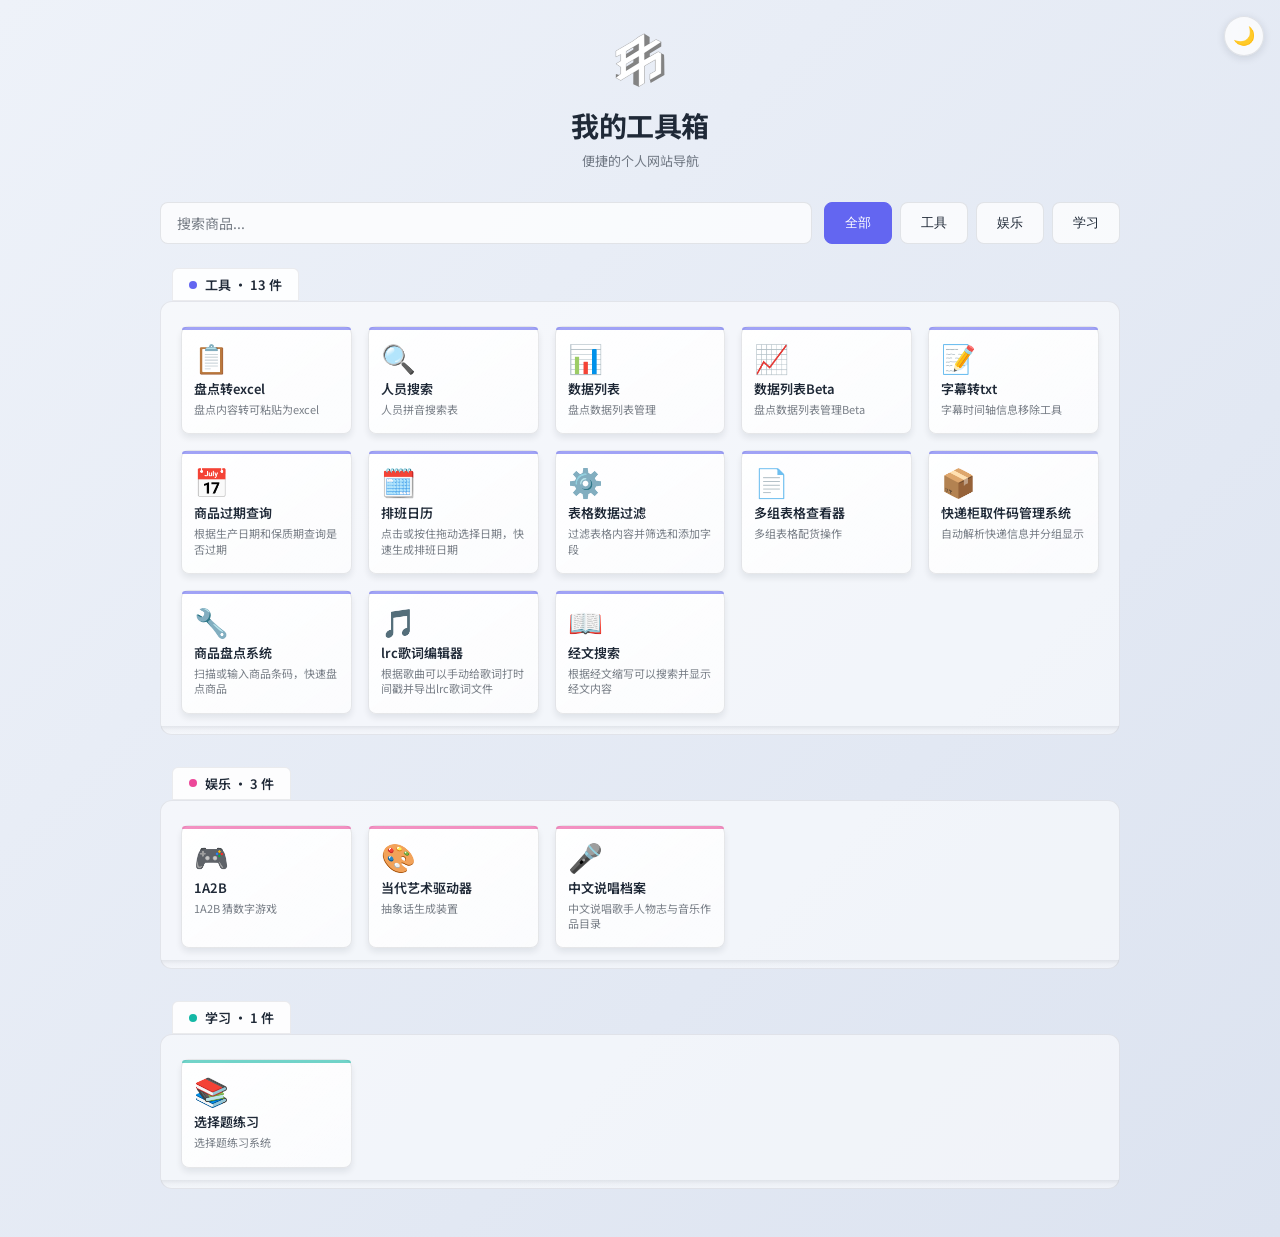
==== commit 7bba0581: "docs: 更新图标资源为 SVG 格式" ====
--- a/index.html
+++ b/index.html
@@ -4,7 +4,7 @@
     <meta charset="UTF-8">
     <meta name="viewport" content="width=device-width, initial-scale=1.0">
     <title>我的工具箱</title>
-    <link rel="icon" type="image/png" href="favicon.png">
+    <link rel="icon" type="image/svg+xml" href="logo.svg">
     <link rel="apple-touch-icon" href="favicon.png">
     <link rel="preconnect" href="https://fonts.googleapis.com">
     <link rel="preconnect" href="https://fonts.gstatic.com" crossorigin>
@@ -430,7 +430,7 @@
     <button id="themeToggle" class="theme-toggle" type="button" title="切换深色模式" aria-label="切换深色模式">🌙</button>
     <div class="container">
         <header>
-            <img src="mylogo.png" alt="Logo" class="site-logo">
+            <img src="logo.svg" alt="Logo" class="site-logo">
             <h1>我的工具箱</h1>
             <p class="subtitle">便捷的个人网站导航</p>
         </header>
